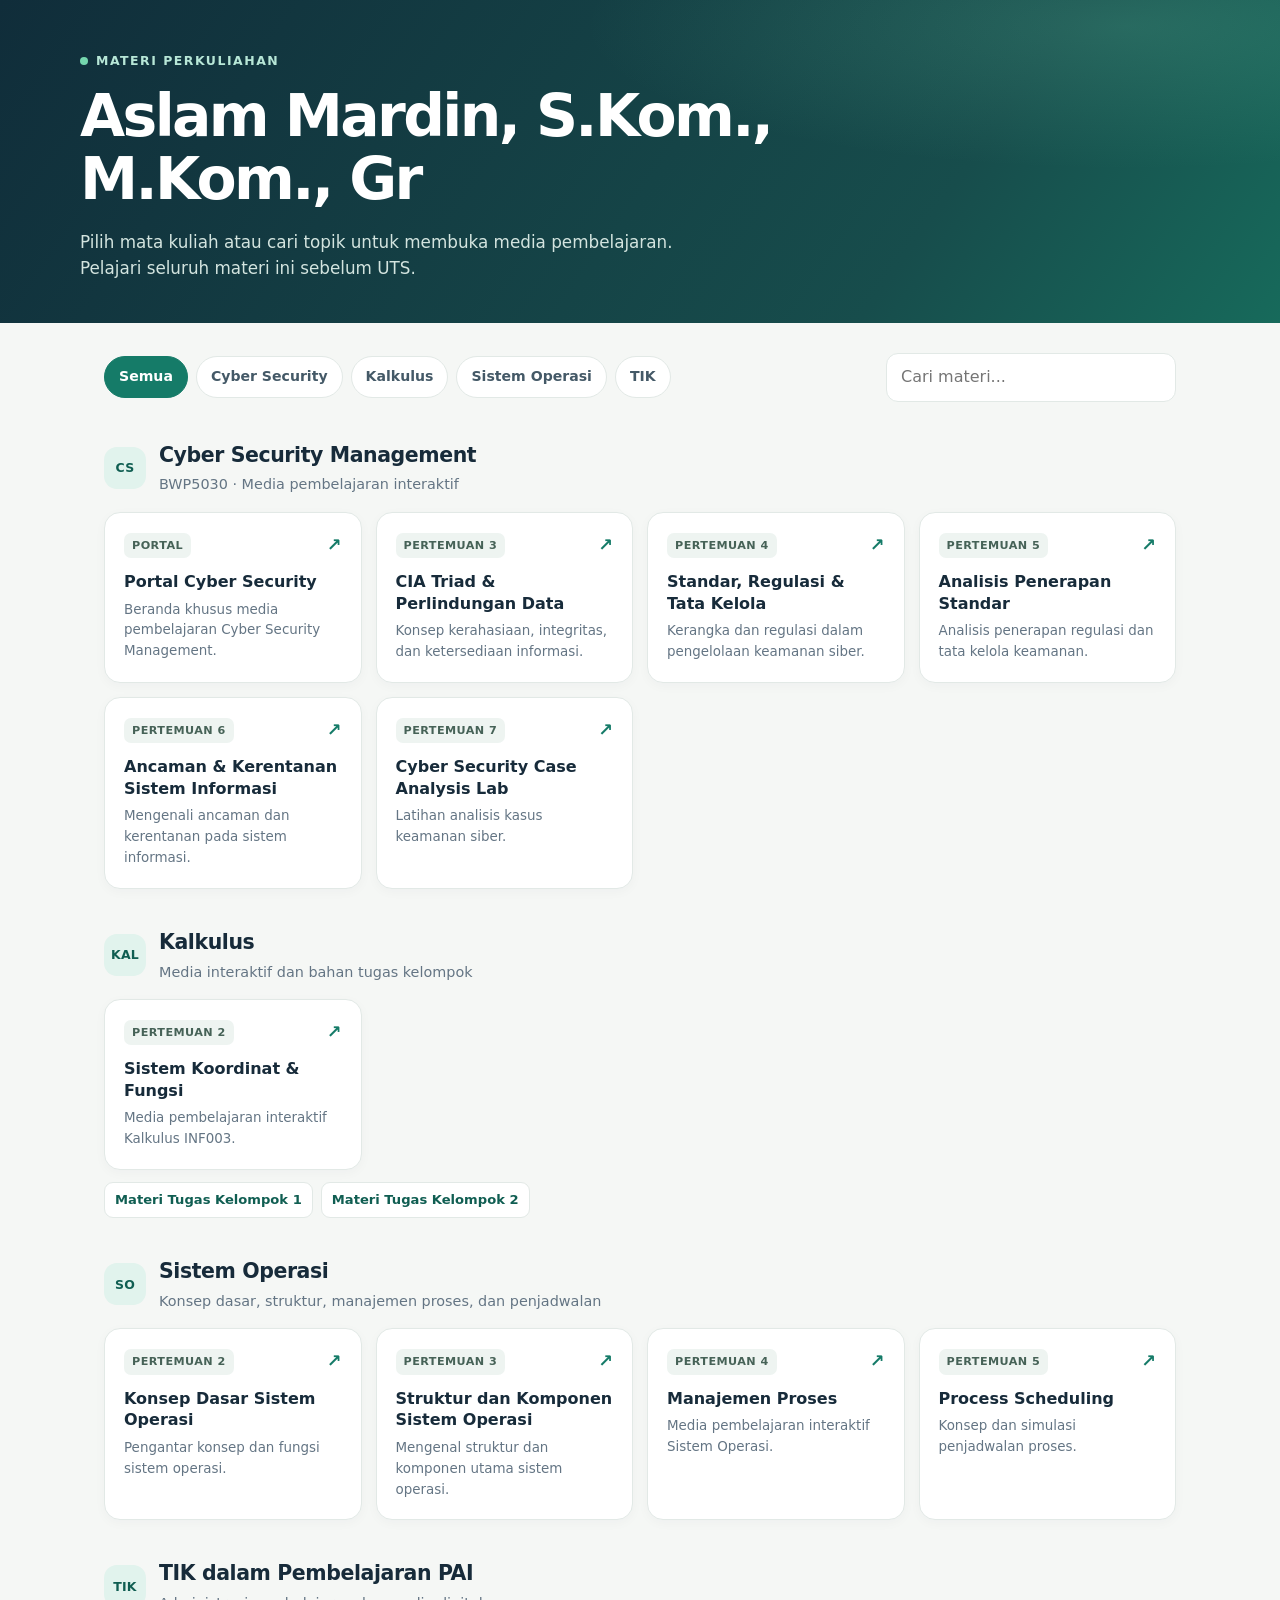
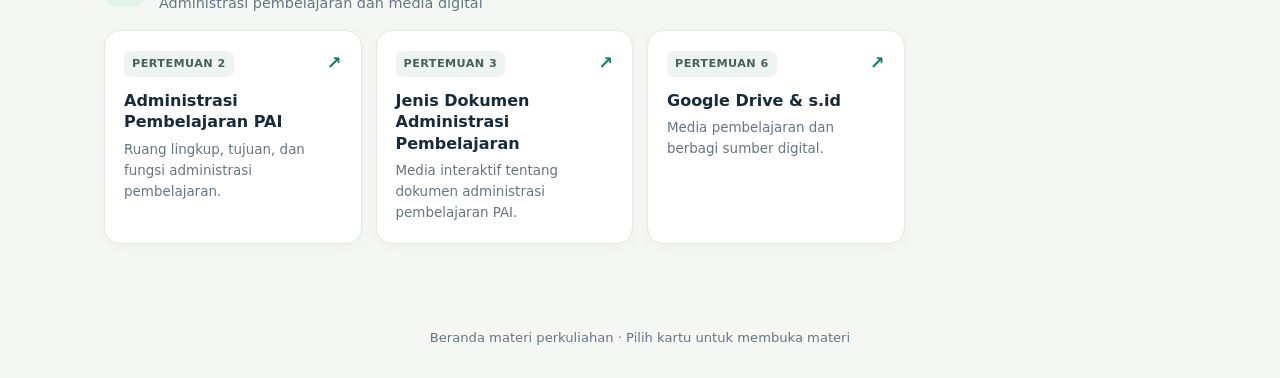
==== index.html @ 61a0b5b6 "simpan" ====
<!DOCTYPE html>
<html lang="id">
<head>
  <meta charset="UTF-8">
  <meta name="viewport" content="width=device-width, initial-scale=1.0">
  <meta name="description" content="Beranda materi perkuliahan: Cyber Security, Kalkulus, Sistem Operasi, dan TIK.">
  <title>Materi Perkuliahan | Aslam Mardin, S.Kom., M.Kom., Gr</title>
  <style>
    :root {
      color-scheme: light;
      --ink: #172b3a;
      --muted: #647584;
      --paper: #f5f7f5;
      --card: #ffffff;
      --line: #e2e9e6;
      --green: #157b68;
      --green-dark: #105e52;
      --mint: #e1f3ed;
      --shadow: 0 12px 32px rgb(23 43 58 / 7%);
    }

    * { box-sizing: border-box; }

    body {
      margin: 0;
      background: var(--paper);
      color: var(--ink);
      font-family: Inter, ui-sans-serif, system-ui, -apple-system, BlinkMacSystemFont, "Segoe UI", sans-serif;
      line-height: 1.55;
    }

    a { color: inherit; }

    .hero {
      position: relative;
      overflow: hidden;
      padding: 48px max(24px, calc((100% - 1120px) / 2)) 42px;
      background:
        radial-gradient(ellipse at 88% 8%, rgb(101 194 160 / 22%), transparent 34%),
        linear-gradient(125deg, #102d3a, #174d4c 72%, #176a5b);
      color: #fff;
    }

    .hero-inner { max-width: 1120px; margin: 0 auto; }

    .eyebrow {
      display: inline-flex;
      align-items: center;
      gap: 8px;
      margin: 0 0 14px;
      color: #b7e7d7;
      font-size: .78rem;
      font-weight: 750;
      letter-spacing: .12em;
      text-transform: uppercase;
    }

    .eyebrow::before {
      width: 8px;
      height: 8px;
      border-radius: 50%;
      background: #75d7ae;
      content: "";
    }

    h1 {
      max-width: 720px;
      margin: 0;
      font-size: clamp(2.15rem, 5vw, 3.65rem);
      letter-spacing: -.045em;
      line-height: 1.08;
    }

    .intro {
      max-width: 630px;
      margin: 18px 0 0;
      color: #d3e4df;
      font-size: 1.05rem;
    }

    main { max-width: 1120px; margin: 0 auto; padding: 30px 24px 64px; }

    .toolbar {
      display: flex;
      align-items: center;
      justify-content: space-between;
      gap: 16px;
      margin: 0 0 30px;
    }

    .filters { display: flex; flex-wrap: wrap; gap: 8px; }

    .filter {
      padding: 9px 14px;
      border: 1px solid var(--line);
      border-radius: 999px;
      background: #fff;
      color: #445967;
      cursor: pointer;
      font: inherit;
      font-size: .88rem;
      font-weight: 650;
      transition: background .18s ease, color .18s ease, border-color .18s ease;
    }

    .filter:hover, .filter[aria-pressed="true"] {
      border-color: var(--green);
      background: var(--green);
      color: #fff;
    }

    .search {
      width: min(100%, 290px);
      padding: 11px 14px;
      border: 1px solid var(--line);
      border-radius: 12px;
      outline: none;
      background: #fff;
      color: var(--ink);
      font: inherit;
    }

    .search:focus { border-color: var(--green); box-shadow: 0 0 0 3px rgb(21 123 104 / 12%); }

    .course { margin: 38px 0 0; }

    .course-heading {
      display: flex;
      align-items: center;
      gap: 13px;
      margin: 0 0 16px;
    }

    .course-mark {
      display: grid;
      width: 42px;
      height: 42px;
      flex: 0 0 42px;
      place-items: center;
      border-radius: 13px;
      background: var(--mint);
      color: var(--green-dark);
      font-size: .78rem;
      font-weight: 800;
      letter-spacing: .02em;
    }

    .course-heading h2 { margin: 0; font-size: 1.28rem; letter-spacing: -.02em; }
    .course-heading p { margin: 2px 0 0; color: var(--muted); font-size: .9rem; }

    .grid {
      display: grid;
      grid-template-columns: repeat(auto-fill, minmax(min(100%, 245px), 1fr));
      gap: 14px;
    }

    .material {
      display: flex;
      min-height: 156px;
      flex-direction: column;
      padding: 19px;
      border: 1px solid var(--line);
      border-radius: 16px;
      background: var(--card);
      box-shadow: 0 3px 12px rgb(23 43 58 / 3%);
      text-decoration: none;
      transition: transform .18s ease, border-color .18s ease, box-shadow .18s ease;
    }

    .material:hover {
      transform: translateY(-3px);
      border-color: #9acdbb;
      box-shadow: var(--shadow);
    }

    .material:focus-visible, .filter:focus-visible {
      outline: 3px solid #65c2a0;
      outline-offset: 3px;
    }

    .material-top {
      display: flex;
      align-items: center;
      justify-content: space-between;
      gap: 10px;
      margin-bottom: 12px;
    }

    .tag {
      padding: 4px 8px;
      border-radius: 7px;
      background: #eef4f1;
      color: #466257;
      font-size: .7rem;
      font-weight: 750;
      letter-spacing: .04em;
      text-transform: uppercase;
    }

    .arrow { color: var(--green); font-size: 1.1rem; font-weight: 700; }
    .material h3 { margin: 0; font-size: 1rem; line-height: 1.35; }
    .material p { margin: 7px 0 0; color: var(--muted); font-size: .84rem; }

    .supplement {
      display: flex;
      flex-wrap: wrap;
      gap: 8px;
      margin-top: 12px;
    }

    .supplement a {
      padding: 7px 10px;
      border: 1px solid var(--line);
      border-radius: 9px;
      background: #fff;
      color: var(--green-dark);
      font-size: .82rem;
      font-weight: 650;
      text-decoration: none;
    }

    .supplement a:hover { border-color: var(--green); background: var(--mint); }
    .empty { display: none; padding: 32px 16px; color: var(--muted); text-align: center; }
    .empty.visible { display: block; }
    [hidden] { display: none !important; }

    footer {
      padding: 20px 24px 30px;
      color: var(--muted);
      font-size: .82rem;
      text-align: center;
    }

    @media (max-width: 720px) {
      .hero { padding: 38px 22px 34px; }
      main { padding: 24px 18px 48px; }
      .toolbar { align-items: stretch; flex-direction: column-reverse; }
      .search { width: 100%; }
    }

    @media (prefers-reduced-motion: reduce) {
      *, *::before, *::after { scroll-behavior: auto !important; transition-duration: .01ms !important; }
    }
  </style>
</head>
<body>
  <header class="hero">
    <div class="hero-inner">
      <p class="eyebrow">Materi Perkuliahan</p>
      <h1>Aslam Mardin, S.Kom., M.Kom., Gr</h1>
      <p class="intro">Pilih mata kuliah atau cari topik untuk membuka media pembelajaran. Pelajari seluruh materi ini sebelum UTS.</p>
    </div>
  </header>

  <main>
    <div class="toolbar" aria-label="Pencarian dan filter materi">
      <nav class="filters" aria-label="Filter mata kuliah">
        <button class="filter" type="button" data-filter="all" aria-pressed="true">Semua</button>
        <button class="filter" type="button" data-filter="cyber" aria-pressed="false">Cyber Security</button>
        <button class="filter" type="button" data-filter="kalkulus" aria-pressed="false">Kalkulus</button>
        <button class="filter" type="button" data-filter="so" aria-pressed="false">Sistem Operasi</button>
        <button class="filter" type="button" data-filter="tik" aria-pressed="false">TIK</button>
      </nav>
      <input class="search" id="search" type="search" placeholder="Cari materi..." aria-label="Cari materi">
    </div>

    <section class="course" data-course-section="cyber" aria-labelledby="cyber-title">
      <div class="course-heading">
        <span class="course-mark" aria-hidden="true">CS</span>
        <div>
          <h2 id="cyber-title">Cyber Security Management</h2>
          <p>BWP5030 · Media pembelajaran interaktif</p>
        </div>
      </div>
      <div class="grid">
        <a class="material" href="./3%20cyber/index.html" data-course="cyber" data-search="portal cyber security management beranda">
          <span class="material-top"><span class="tag">Portal</span><span class="arrow" aria-hidden="true">↗</span></span>
          <h3>Portal Cyber Security</h3>
          <p>Beranda khusus media pembelajaran Cyber Security Management.</p>
        </a>
        <a class="material" href="./3%20cyber/pertemuan-3/index.html" data-course="cyber" data-search="pertemuan 3 cia triad perlindungan data">
          <span class="material-top"><span class="tag">Pertemuan 3</span><span class="arrow" aria-hidden="true">↗</span></span>
          <h3>CIA Triad &amp; Perlindungan Data</h3>
          <p>Konsep kerahasiaan, integritas, dan ketersediaan informasi.</p>
        </a>
        <a class="material" href="./3%20cyber/pertemuan-4/index.html" data-course="cyber" data-search="pertemuan 4 standar regulasi tata kelola keamanan siber">
          <span class="material-top"><span class="tag">Pertemuan 4</span><span class="arrow" aria-hidden="true">↗</span></span>
          <h3>Standar, Regulasi &amp; Tata Kelola</h3>
          <p>Kerangka dan regulasi dalam pengelolaan keamanan siber.</p>
        </a>
        <a class="material" href="./3%20cyber/pertemuan-5/index.html" data-course="cyber" data-search="pertemuan 5 analisis penerapan standar regulasi tata kelola">
          <span class="material-top"><span class="tag">Pertemuan 5</span><span class="arrow" aria-hidden="true">↗</span></span>
          <h3>Analisis Penerapan Standar</h3>
          <p>Analisis penerapan regulasi dan tata kelola keamanan.</p>
        </a>
        <a class="material" href="./3%20cyber/pertemuan-6/index.html" data-course="cyber" data-search="pertemuan 6 ancaman kerentanan sistem informasi">
          <span class="material-top"><span class="tag">Pertemuan 6</span><span class="arrow" aria-hidden="true">↗</span></span>
          <h3>Ancaman &amp; Kerentanan Sistem Informasi</h3>
          <p>Mengenali ancaman dan kerentanan pada sistem informasi.</p>
        </a>
        <a class="material" href="./3%20cyber/pertemuan-7/cyber_security_analysis_lab.html" data-course="cyber" data-search="pertemuan 7 cyber security case analysis lab">
          <span class="material-top"><span class="tag">Pertemuan 7</span><span class="arrow" aria-hidden="true">↗</span></span>
          <h3>Cyber Security Case Analysis Lab</h3>
          <p>Latihan analisis kasus keamanan siber.</p>
        </a>
      </div>
    </section>

    <section class="course" data-course-section="kalkulus" aria-labelledby="kalkulus-title">
      <div class="course-heading">
        <span class="course-mark" aria-hidden="true">KAL</span>
        <div>
          <h2 id="kalkulus-title">Kalkulus</h2>
          <p>Media interaktif dan bahan tugas kelompok</p>
        </div>
      </div>
      <div class="grid">
        <a class="material" href="./kalkulus/pertemuan%204/kalkulus_pertemuan_2_interaktif.html" data-course="kalkulus" data-search="kalkulus pertemuan 2 sistem koordinat fungsi">
          <span class="material-top"><span class="tag">Pertemuan 2</span><span class="arrow" aria-hidden="true">↗</span></span>
          <h3>Sistem Koordinat &amp; Fungsi</h3>
          <p>Media pembelajaran interaktif Kalkulus INF003.</p>
        </a>
      </div>
      <div class="supplement" aria-label="Bahan tugas kelompok Kalkulus">
        <a href="./kalkulus/pertemuan%204/tugas%20klp/materi%20klp%20kalkulus%201.PNG">Materi Tugas Kelompok 1</a>
        <a href="./kalkulus/pertemuan%204/tugas%20klp/materi%20klp%20kalkulus%202.PNG">Materi Tugas Kelompok 2</a>
      </div>
    </section>

    <section class="course" data-course-section="so" aria-labelledby="so-title">
      <div class="course-heading">
        <span class="course-mark" aria-hidden="true">SO</span>
        <div>
          <h2 id="so-title">Sistem Operasi</h2>
          <p>Konsep dasar, struktur, manajemen proses, dan penjadwalan</p>
        </div>
      </div>
      <div class="grid">
        <a class="material" href="./so/pertemuan2/konsep_dasar_sistem_operasi.html" data-course="so" data-search="pertemuan 2 konsep dasar sistem operasi">
          <span class="material-top"><span class="tag">Pertemuan 2</span><span class="arrow" aria-hidden="true">↗</span></span>
          <h3>Konsep Dasar Sistem Operasi</h3>
          <p>Pengantar konsep dan fungsi sistem operasi.</p>
        </a>
        <a class="material" href="./so/pertemuan3/struktur_dan_komponen_sistem_operasi.html" data-course="so" data-search="pertemuan 3 struktur komponen sistem operasi">
          <span class="material-top"><span class="tag">Pertemuan 3</span><span class="arrow" aria-hidden="true">↗</span></span>
          <h3>Struktur dan Komponen Sistem Operasi</h3>
          <p>Mengenal struktur dan komponen utama sistem operasi.</p>
        </a>
        <a class="material" href="./so/petemuan4/index.html" data-course="so" data-search="pertemuan 4 manajemen proses">
          <span class="material-top"><span class="tag">Pertemuan 4</span><span class="arrow" aria-hidden="true">↗</span></span>
          <h3>Manajemen Proses</h3>
          <p>Media pembelajaran interaktif Sistem Operasi.</p>
        </a>
        <a class="material" href="./so/PERTEMUAN5/website_process_scheduling.html" data-course="so" data-search="pertemuan 5 process scheduling penjadwalan proses">
          <span class="material-top"><span class="tag">Pertemuan 5</span><span class="arrow" aria-hidden="true">↗</span></span>
          <h3>Process Scheduling</h3>
          <p>Konsep dan simulasi penjadwalan proses.</p>
        </a>
      </div>
    </section>

    <section class="course" data-course-section="tik" aria-labelledby="tik-title">
      <div class="course-heading">
        <span class="course-mark" aria-hidden="true">TIK</span>
        <div>
          <h2 id="tik-title">TIK dalam Pembelajaran PAI</h2>
          <p>Administrasi pembelajaran dan media digital</p>
        </div>
      </div>
      <div class="grid">
        <a class="material" href="./TIK/pertemuan2/presentasi_web_tik_pai_pertemuan_2.html" data-course="tik" data-search="pertemuan 2 ruang lingkup tujuan fungsi administrasi pembelajaran pai">
          <span class="material-top"><span class="tag">Pertemuan 2</span><span class="arrow" aria-hidden="true">↗</span></span>
          <h3>Administrasi Pembelajaran PAI</h3>
          <p>Ruang lingkup, tujuan, dan fungsi administrasi pembelajaran.</p>
        </a>
        <a class="material" href="./TIK/pertemuan3/website_pembelajaran_interaktif_pai_pertemuan_3.html" data-course="tik" data-search="pertemuan 3 jenis dokumen administrasi pembelajaran pai">
          <span class="material-top"><span class="tag">Pertemuan 3</span><span class="arrow" aria-hidden="true">↗</span></span>
          <h3>Jenis Dokumen Administrasi Pembelajaran</h3>
          <p>Media interaktif tentang dokumen administrasi pembelajaran PAI.</p>
        </a>
        <a class="material" href="./TIK/pertemuan6/media_pembelajaran_interaktif_google_drive_s_id.html" data-course="tik" data-search="pertemuan 6 google drive s.id media pembelajaran interaktif">
          <span class="material-top"><span class="tag">Pertemuan 6</span><span class="arrow" aria-hidden="true">↗</span></span>
          <h3>Google Drive &amp; s.id</h3>
          <p>Media pembelajaran dan berbagi sumber digital.</p>
        </a>
      </div>
    </section>

    <p class="empty" id="empty">Materi tidak ditemukan. Coba kata kunci lain.</p>
  </main>

  <footer>Beranda materi perkuliahan · Pilih kartu untuk membuka materi</footer>

  <script>
    const filterButtons = document.querySelectorAll(".filter");
    const searchInput = document.querySelector("#search");
    const materials = document.querySelectorAll(".material");
    const sections = document.querySelectorAll(".course");
    const emptyMessage = document.querySelector("#empty");
    let activeFilter = "all";

    function updateMaterials() {
      const query = searchInput.value.trim().toLocaleLowerCase("id");
      let visibleCount = 0;

      materials.forEach((material) => {
        const matchesCourse = activeFilter === "all" || material.dataset.course === activeFilter;
        const searchableText = `${material.dataset.search} ${material.textContent}`.toLocaleLowerCase("id");
        const matchesSearch = searchableText.includes(query);
        const isVisible = matchesCourse && matchesSearch;
        material.hidden = !isVisible;
        if (isVisible) visibleCount += 1;
      });

      sections.forEach((section) => {
        const hasVisibleMaterial = [...section.querySelectorAll(".material")].some((material) => !material.hidden);
        section.hidden = !hasVisibleMaterial;
      });
      emptyMessage.classList.toggle("visible", visibleCount === 0);
    }

    filterButtons.forEach((button) => {
      button.addEventListener("click", () => {
        activeFilter = button.dataset.filter;
        filterButtons.forEach((filter) => {
          filter.setAttribute("aria-pressed", String(filter === button));
        });
        updateMaterials();
      });
    });

    searchInput.addEventListener("input", updateMaterials);
  </script>
</body>
</html>
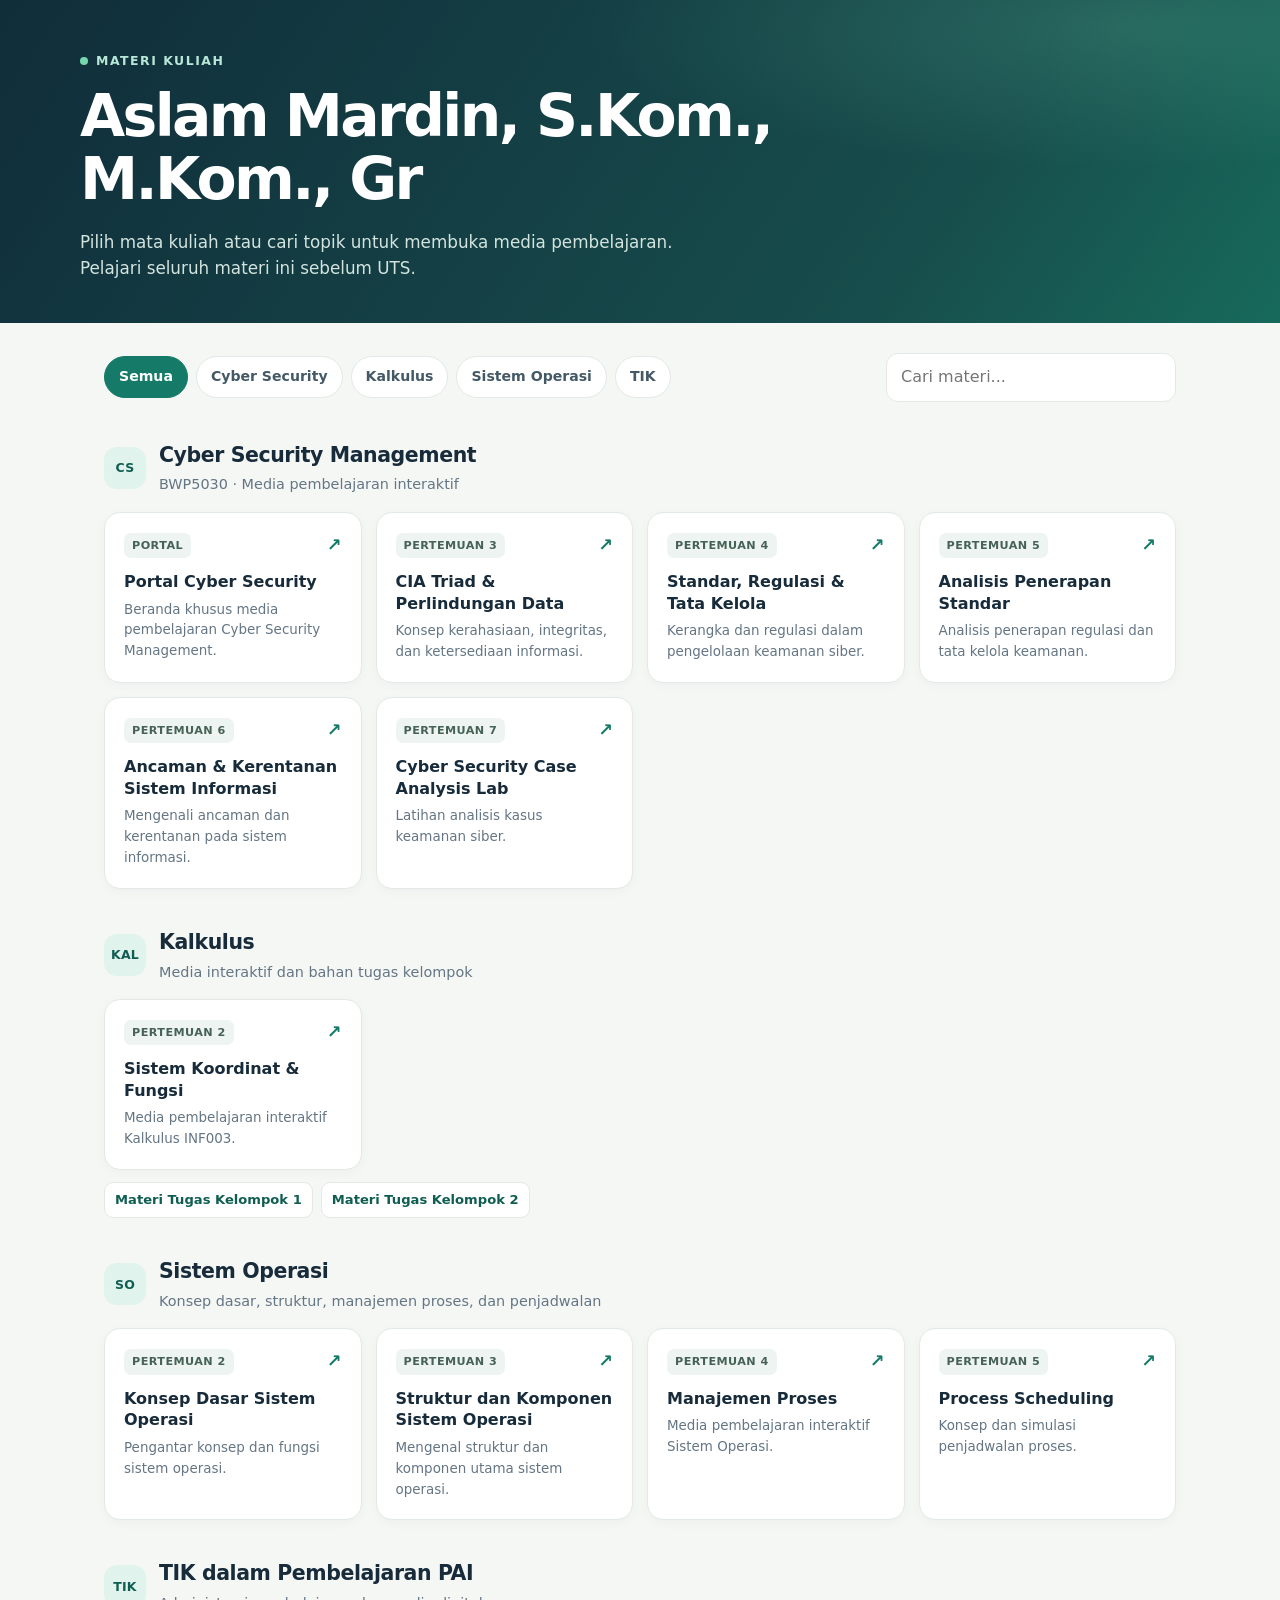
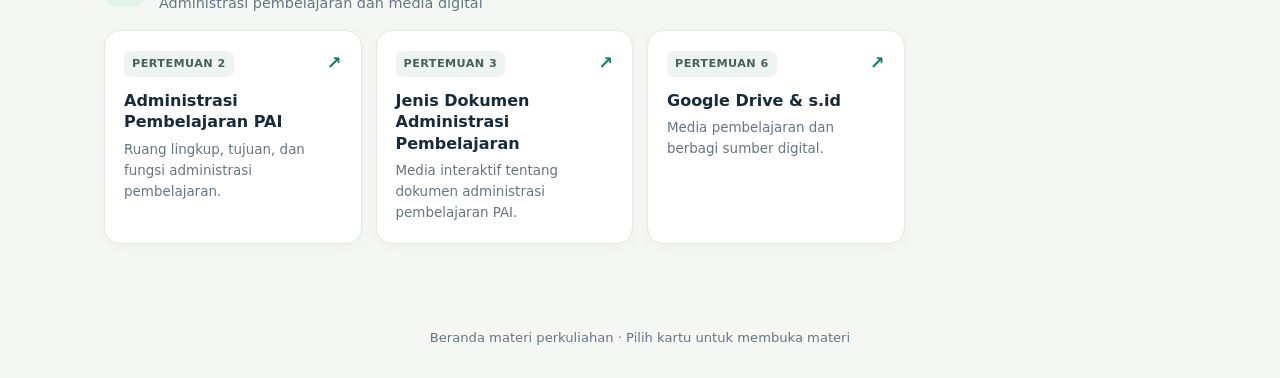
==== commit 415f6727: "smpan" ====
--- a/index.html
+++ b/index.html
@@ -246,7 +246,7 @@
 <body>
   <header class="hero">
     <div class="hero-inner">
-      <p class="eyebrow">Materi Perkuliahan</p>
+      <p class="eyebrow">Materi Kuliah</p>
       <h1>Aslam Mardin, S.Kom., M.Kom., Gr</h1>
       <p class="intro">Pilih mata kuliah atau cari topik untuk membuka media pembelajaran. Pelajari seluruh materi ini sebelum UTS.</p>
     </div>
@@ -273,32 +273,32 @@
         </div>
       </div>
       <div class="grid">
-        <a class="material" href="./3%20cyber/index.html" data-course="cyber" data-search="portal cyber security management beranda">
+        <a class="material" href="./cyber/index.html" data-course="cyber" data-search="portal cyber security management beranda">
           <span class="material-top"><span class="tag">Portal</span><span class="arrow" aria-hidden="true">↗</span></span>
           <h3>Portal Cyber Security</h3>
           <p>Beranda khusus media pembelajaran Cyber Security Management.</p>
         </a>
-        <a class="material" href="./3%20cyber/pertemuan-3/index.html" data-course="cyber" data-search="pertemuan 3 cia triad perlindungan data">
+        <a class="material" href="./cyber/pertemuan-3/index.html" data-course="cyber" data-search="pertemuan 3 cia triad perlindungan data">
           <span class="material-top"><span class="tag">Pertemuan 3</span><span class="arrow" aria-hidden="true">↗</span></span>
           <h3>CIA Triad &amp; Perlindungan Data</h3>
           <p>Konsep kerahasiaan, integritas, dan ketersediaan informasi.</p>
         </a>
-        <a class="material" href="./3%20cyber/pertemuan-4/index.html" data-course="cyber" data-search="pertemuan 4 standar regulasi tata kelola keamanan siber">
+        <a class="material" href="./cyber/pertemuan-4/index.html" data-course="cyber" data-search="pertemuan 4 standar regulasi tata kelola keamanan siber">
           <span class="material-top"><span class="tag">Pertemuan 4</span><span class="arrow" aria-hidden="true">↗</span></span>
           <h3>Standar, Regulasi &amp; Tata Kelola</h3>
           <p>Kerangka dan regulasi dalam pengelolaan keamanan siber.</p>
         </a>
-        <a class="material" href="./3%20cyber/pertemuan-5/index.html" data-course="cyber" data-search="pertemuan 5 analisis penerapan standar regulasi tata kelola">
+        <a class="material" href="./cyber/pertemuan-5/index.html" data-course="cyber" data-search="pertemuan 5 analisis penerapan standar regulasi tata kelola">
           <span class="material-top"><span class="tag">Pertemuan 5</span><span class="arrow" aria-hidden="true">↗</span></span>
           <h3>Analisis Penerapan Standar</h3>
           <p>Analisis penerapan regulasi dan tata kelola keamanan.</p>
         </a>
-        <a class="material" href="./3%20cyber/pertemuan-6/index.html" data-course="cyber" data-search="pertemuan 6 ancaman kerentanan sistem informasi">
+        <a class="material" href="./cyber/pertemuan-6/index.html" data-course="cyber" data-search="pertemuan 6 ancaman kerentanan sistem informasi">
           <span class="material-top"><span class="tag">Pertemuan 6</span><span class="arrow" aria-hidden="true">↗</span></span>
           <h3>Ancaman &amp; Kerentanan Sistem Informasi</h3>
           <p>Mengenali ancaman dan kerentanan pada sistem informasi.</p>
         </a>
-        <a class="material" href="./3%20cyber/pertemuan-7/cyber_security_analysis_lab.html" data-course="cyber" data-search="pertemuan 7 cyber security case analysis lab">
+        <a class="material" href="./cyber/pertemuan-7/cyber_security_analysis_lab.html" data-course="cyber" data-search="pertemuan 7 cyber security case analysis lab">
           <span class="material-top"><span class="tag">Pertemuan 7</span><span class="arrow" aria-hidden="true">↗</span></span>
           <h3>Cyber Security Case Analysis Lab</h3>
           <p>Latihan analisis kasus keamanan siber.</p>
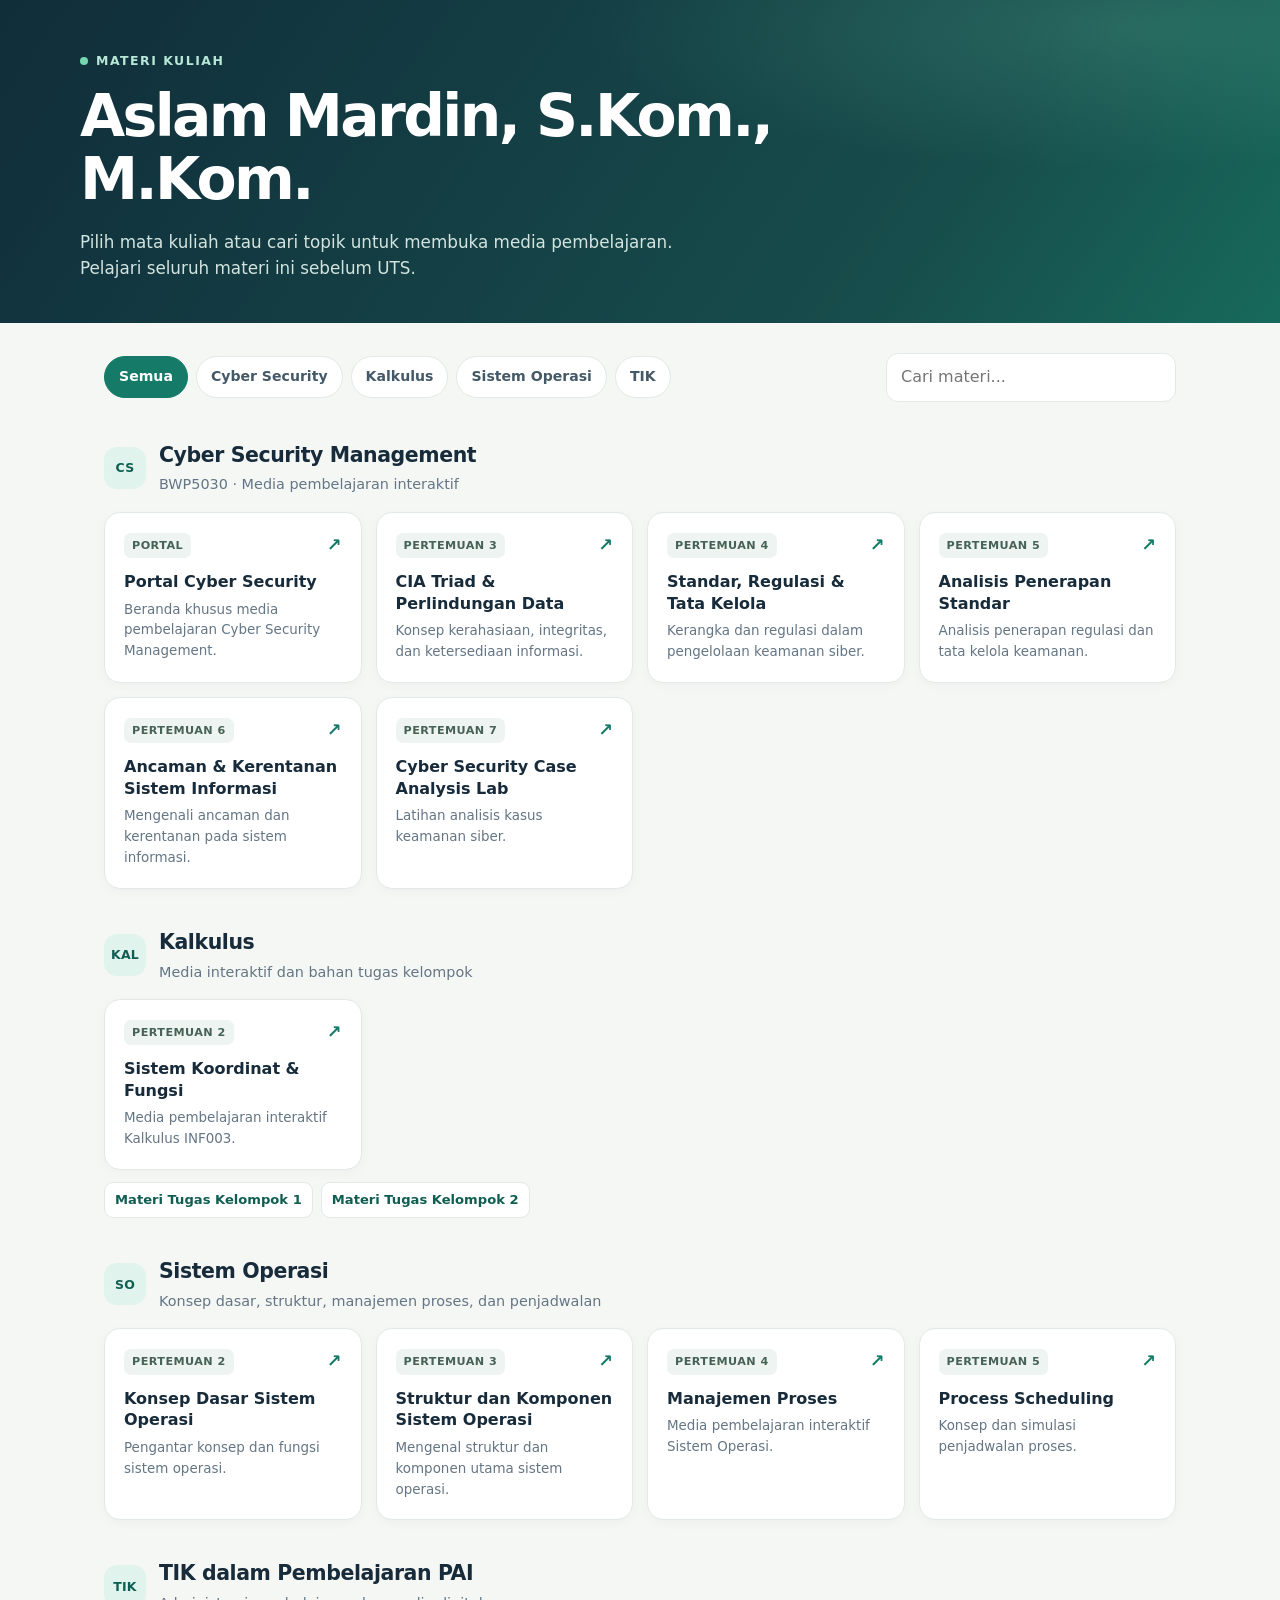
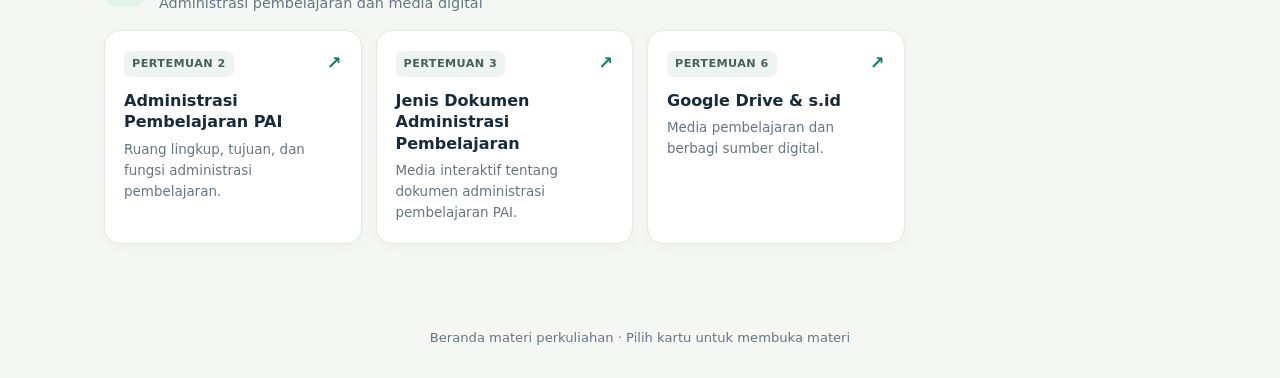
==== commit cb385266: "smpan" ====
--- a/index.html
+++ b/index.html
@@ -247,7 +247,7 @@
   <header class="hero">
     <div class="hero-inner">
       <p class="eyebrow">Materi Kuliah</p>
-      <h1>Aslam Mardin, S.Kom., M.Kom., Gr</h1>
+      <h1>Aslam Mardin, S.Kom., M.Kom.</h1>
       <p class="intro">Pilih mata kuliah atau cari topik untuk membuka media pembelajaran. Pelajari seluruh materi ini sebelum UTS.</p>
     </div>
   </header>
